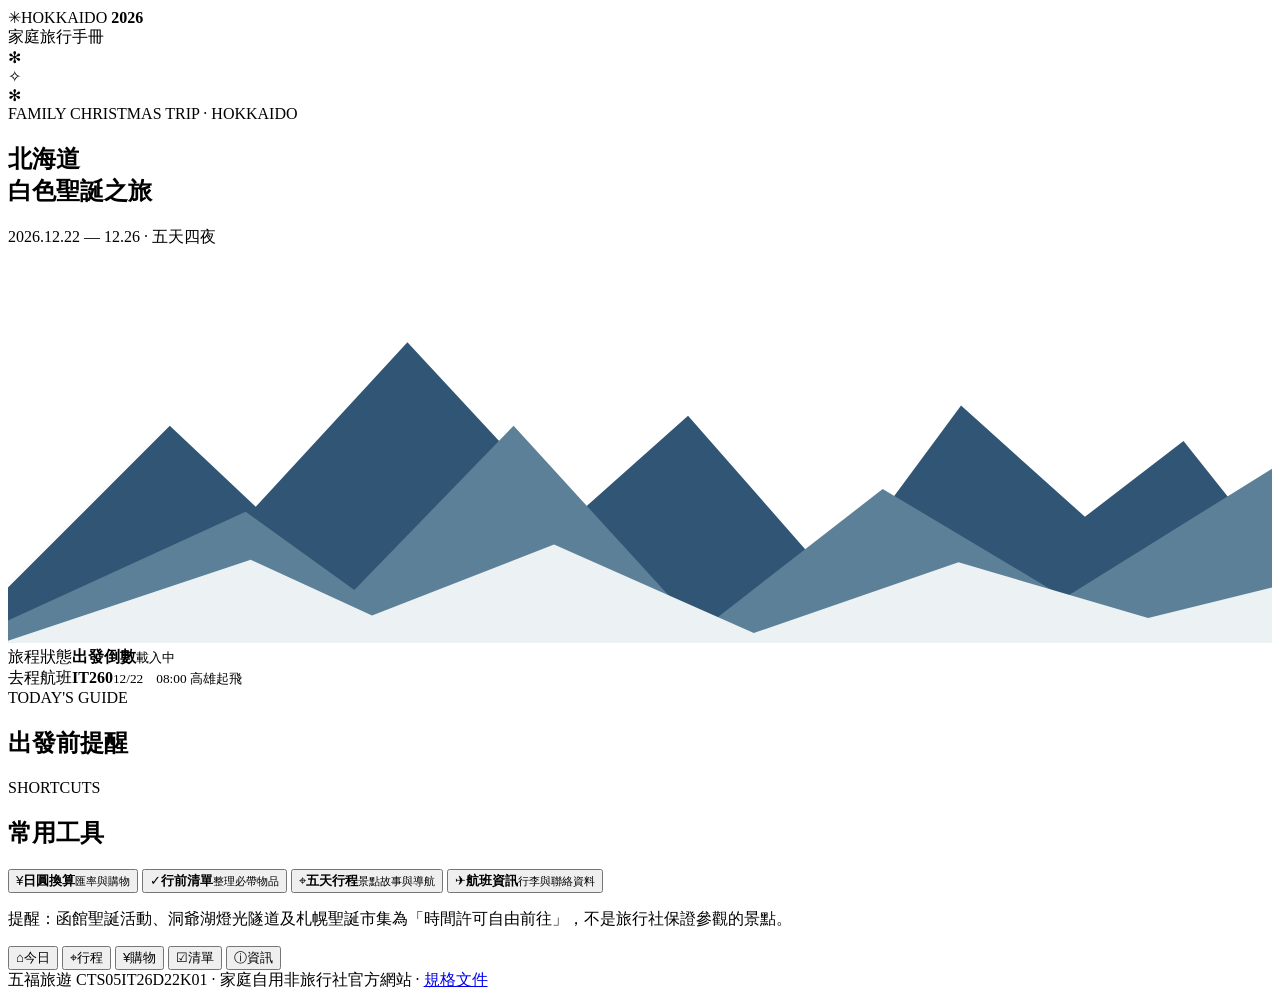
==== index.html @ 8e4f8011 "feat: add mobile-first Hokkaido family trip website structure" ====
<!doctype html>
<html lang="zh-Hant">
<head>
  <meta charset="utf-8">
  <meta name="viewport" content="width=device-width, initial-scale=1, viewport-fit=cover">
  <meta name="theme-color" content="#122f48">
  <meta name="description" content="2026 北海道家庭白色聖誕之旅｜五福旅遊 12/22–12/26">
  <title>北海道白色聖誕｜家庭旅遊手冊</title>
  <link rel="stylesheet" href="./styles.css">
  <script src="./app.js" defer></script>
</head>
<body>
  <div class="app-shell">
    <header class="masthead">
      <div class="brand"><span class="brand-mark" aria-hidden="true">✳</span><span>HOKKAIDO <strong>2026</strong></span></div>
      <span class="top-pill">家庭旅行手冊</span>
    </header>

    <main id="main">
      <section class="view active" id="view-home" aria-labelledby="home-heading">
        <div class="hero">
          <div class="snowflake snowflake-a" aria-hidden="true">✻</div>
          <div class="snowflake snowflake-b" aria-hidden="true">✧</div>
          <div class="snowflake snowflake-c" aria-hidden="true">✻</div>
          <div class="hero-content">
            <span class="eyebrow">FAMILY CHRISTMAS TRIP · HOKKAIDO</span>
            <h1 id="home-heading">北海道<br>白色聖誕之旅</h1>
            <p>2026.12.22 — 12.26 <span class="dot">·</span> 五天四夜</p>
          </div>
          <svg class="mountains" viewBox="0 0 500 150" preserveAspectRatio="xMidYMax slice" aria-hidden="true"><path d="M0 128 L64 64 98 96 158 31 223 101 269 60 326 125 377 56 426 100 465 70 500 114 V150 H0Z" fill="#315675"/><path d="M0 141 L94 98 137 129 200 64 274 145 346 89 418 132 500 81 V150H0Z" fill="#5d8099"/><path d="M0 149 L96 117 144 139 216 111 295 146 376 118 451 140 500 128 V150H0Z" fill="#ecf2f4"/></svg>
        </div>

        <div class="summary-grid">
          <article class="stat"><span class="stat-label">旅程狀態</span><strong id="trip-status">出發倒數</strong><small id="trip-countdown">載入中</small></article>
          <article class="stat"><span class="stat-label">去程航班</span><strong>IT260</strong><small>12/22　08:00 高雄起飛</small></article>
        </div>

        <div class="section-heading"><div><span class="kicker">TODAY'S GUIDE</span><h2 id="today-heading">出發前提醒</h2></div><span class="subtle" id="japan-clock"></span></div>
        <div class="card" id="today-card"></div>

        <div class="section-heading"><div><span class="kicker">SHORTCUTS</span><h2>常用工具</h2></div></div>
        <div class="shortcut-grid">
          <button class="shortcut" type="button" data-goto="shopping"><span class="shortcut-icon">¥</span><strong>日圓換算</strong><small>匯率與購物</small></button>
          <button class="shortcut" type="button" data-goto="checklist"><span class="shortcut-icon">✓</span><strong>行前清單</strong><small>整理必帶物品</small></button>
          <button class="shortcut" type="button" data-goto="itinerary"><span class="shortcut-icon">⌖</span><strong>五天行程</strong><small>景點故事與導航</small></button>
          <button class="shortcut" type="button" data-goto="info"><span class="shortcut-icon">✈</span><strong>航班資訊</strong><small>行李與聯絡資料</small></button>
        </div>
        <p class="notice note-warn">提醒：函館聖誕活動、洞爺湖燈光隧道及札幌聖誕市集為「時間許可自由前往」，不是旅行社保證參觀的景點。</p>
      </section>

      <section class="view" id="view-itinerary" aria-labelledby="itinerary-heading" hidden>
        <div class="page-head"><span class="kicker">YOUR JOURNEY</span><h1 id="itinerary-heading">五天行程</h1><p>依五福 2026/11/5 最終行程表整理；保留原始景點順序。</p></div>
        <div class="day-tabs" id="day-tabs" role="tablist" aria-label="選擇旅遊日期"></div>
        <div id="day-overview"></div>
        <div id="stop-list" class="stop-list"></div>
        <p class="notice">出團前與旅途中仍可能因天候、交通調整順序；網站沒有填寫未經確認的集合時間。</p>
      </section>

      <section class="view" id="view-shopping" aria-labelledby="shopping-heading" hidden>
        <div class="page-head"><span class="kicker">SHOPPING TOOLS</span><h1 id="shopping-heading">換匯與購物</h1><p>先快速看價格，再記下想買或已買的商品。</p></div>
        <section class="card" aria-labelledby="fx-heading">
          <div class="card-top"><h2 id="fx-heading">日圓換算器</h2><button id="rate-refresh" class="text-button" type="button">更新匯率</button></div>
          <label for="currency-direction" class="field-label">換算方向</label>
          <select id="currency-direction"><option value="jpy">日圓 → 台幣</option><option value="twd">台幣 → 日圓</option></select>
          <div class="two-fields">
            <div><label class="field-label" for="fx-amount">輸入金額</label><input id="fx-amount" type="number" min="0" inputmode="decimal" value="3500"></div>
            <div><label class="field-label" for="fx-rate">1 日圓 = 台幣</label><input id="fx-rate" type="number" min="0" step="0.000001" inputmode="decimal" placeholder="載入匯率中"></div>
          </div>
          <div class="conversion"><small id="fx-output-label">預估台幣</small><strong id="fx-output">—</strong><span id="fx-status">讀取參考匯率中…</span></div>
          <p class="fineprint">參考匯率來自 Frankfurter，非銀行實際成交價；可自行修改匯率。此版本不計入信用卡海外手續費。</p>
        </section>
        <section class="card" aria-labelledby="add-shopping-heading">
          <h2 id="add-shopping-heading">新增購物紀錄</h2>
          <form id="expense-form">
            <label class="field-label" for="expense-name">商品名稱</label><input id="expense-name" required maxlength="80" placeholder="例如：小樽音樂盒">
            <div class="two-fields">
              <div><label class="field-label" for="expense-yen">日圓金額</label><input id="expense-yen" required type="number" min="1" max="10000000" step="1" inputmode="numeric" placeholder="3500"></div>
              <div><label class="field-label" for="expense-buyer">購買者</label><select id="expense-buyer"><option>爸爸</option><option>媽媽</option><option>孩子</option></select></div>
            </div>
            <button class="primary" type="submit">儲存購物紀錄</button>
          </form>
          <div id="expense-message" class="form-message" role="status" aria-live="polite"></div>
        </section>
        <section class="card"><div class="card-top"><h2>購物紀錄</h2><strong id="expense-total" class="inline-total">NT$0</strong></div><div id="expense-list"></div></section>
        <section class="card" aria-labelledby="wishlist-heading">
          <h2 id="wishlist-heading">伴手禮想買清單</h2>
          <form id="wish-form" class="inline-form"><input id="wish-name" required maxlength="80" placeholder="例如：札幌聖誕紀念杯" aria-label="想買的商品名稱"><button class="primary" type="submit">新增</button></form>
          <div id="wish-list"></div>
        </section>
        <p class="notice note-warn">目前是前端試用版：購物和清單僅保存在「這台裝置」的瀏覽器，尚未同步到 Google Sheets，請不要當成全家共用資料庫。</p>
      </section>

      <section class="view" id="view-checklist" aria-labelledby="checklist-heading" hidden>
        <div class="page-head"><span class="kicker">FAMILY CHECKLIST</span><h1 id="checklist-heading">家庭準備清單</h1><p>先完成必要準備，再整理每個人的行李。</p></div>
        <div class="card">
          <div class="card-top"><h2>行前待辦</h2><span id="check-progress" class="small-pill"></span></div>
          <div class="progress-track"><div id="progress-bar" class="progress-fill"></div></div>
          <div id="check-list"></div>
        </div>
        <div class="card">
          <h2>新增待辦事項</h2>
          <form id="check-form" class="inline-form"><input id="check-name" required maxlength="100" placeholder="例如：購買防水手套" aria-label="待辦事項"><button class="primary" type="submit">新增</button></form>
        </div>
        <p class="notice">此版清單只保存在目前手機或電腦；正式家庭同步功能將在 Google Sheets 串接後啟用。</p>
      </section>

      <section class="view" id="view-info" aria-labelledby="info-heading" hidden>
        <div class="page-head"><span class="kicker">TRIP ESSENTIALS</span><h1 id="info-heading">重要資訊</h1><p>航班、行李、住宿、領隊與常用日文集中查看。</p></div>
        <div class="card"><h2>航班資訊</h2>
          <div class="flight-card"><div><small>12/22（二）· 去程</small><strong>KHH <span>→</span> CTS</strong><p>台灣虎航 IT260｜08:00 — 12:55</p></div><span class="flight-tag">去程</span></div>
          <div class="flight-card"><div><small>12/26（六）· 回程</small><strong>CTS <span>→</span> KHH</strong><p>台灣虎航 IT261｜13:55 — 18:05</p></div><span class="flight-tag">回程</span></div>
          <p class="fineprint">時間依五福 2026/11/5 行程表；最終以旅行社及航空公司通知為準。台日有一小時時差。</p>
        </div>
        <div class="card"><h2>行李與餐食</h2><div class="fact-grid">
          <div><small>託運行李</small><strong>20 kg／每人每程</strong></div><div><small>手提行李</small><strong>合計 10 kg</strong></div><div><small>機上餐</small><strong>團票包含</strong></div><div><small>領隊小費</small><strong>NT$300／人／天</strong></div>
        </div></div>
        <div class="card"><h2>飯店與領隊</h2><p class="subtext">四晚飯店尚未確認最終入住名單。領隊姓名、電話、集合時間與地點目前尚未提供，收到正式通知後更新。</p><div class="pending"><span>飯店確認</span><strong>待通知</strong></div><div class="pending"><span>領隊資訊</span><strong>尚未提供</strong></div><div class="pending"><span>集合時間／地點</span><strong>待通知</strong></div></div>
        <div class="card"><h2>旅行日語小卡</h2><div class="phrase"><strong>これはいくらですか？</strong><span>請問這個多少錢？</span></div><div class="phrase"><strong>トイレはどこですか？</strong><span>洗手間在哪裡？</span></div><div class="phrase"><strong>ありがとうございます。</strong><span>謝謝您。</span></div></div>
        <div class="card"><h2>緊急資訊與相簿</h2><div class="pending"><span>日本警察</span><a href="tel:110">110</a></div><div class="pending"><span>日本救護／消防</span><a href="tel:119">119</a></div><div class="pending"><span>Google Drive 家庭相簿</span><strong>連結待設定</strong></div><p class="fineprint">護照號碼、密碼與完整保單資訊不放入公開網站。</p></div>
      </section>
    </main>

    <nav class="bottom-nav" aria-label="主要導覽">
      <button type="button" class="nav-button selected" data-nav="home" aria-current="page"><span class="nav-icon">⌂</span>今日</button>
      <button type="button" class="nav-button" data-nav="itinerary"><span class="nav-icon">⌖</span>行程</button>
      <button type="button" class="nav-button" data-nav="shopping"><span class="nav-icon">¥</span>購物</button>
      <button type="button" class="nav-button" data-nav="checklist"><span class="nav-icon">☑</span>清單</button>
      <button type="button" class="nav-button" data-nav="info"><span class="nav-icon">ⓘ</span>資訊</button>
    </nav>
    <footer>五福旅遊 CTS05IT26D22K01 · 家庭自用非旅行社官方網站 · <a href="./PROJECT_SPEC.md">規格文件</a></footer>
  </div>
</body>
</html>
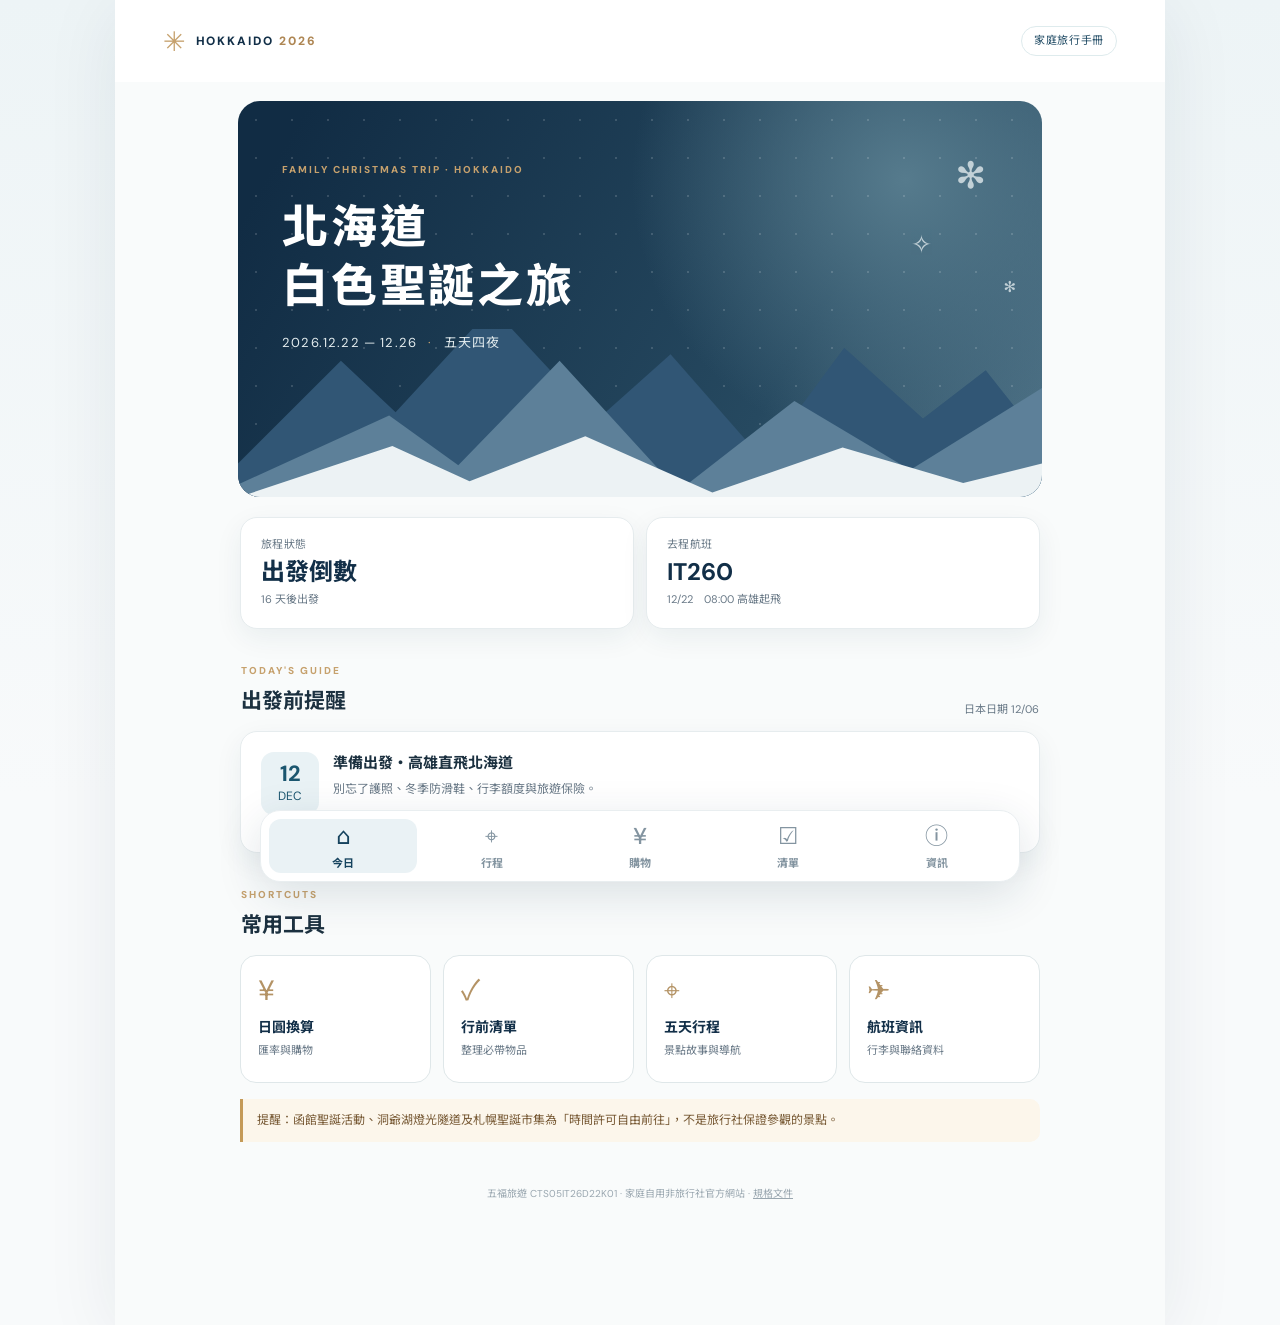
==== commit 68dbbd1f: "docs: clarify local-only storage and remove cloud sync promise" ====
--- a/index.html
+++ b/index.html
@@ -87,7 +87,7 @@
           <form id="wish-form" class="inline-form"><input id="wish-name" required maxlength="80" placeholder="例如：札幌聖誕紀念杯" aria-label="想買的商品名稱"><button class="primary" type="submit">新增</button></form>
           <div id="wish-list"></div>
         </section>
-        <p class="notice note-warn">目前是前端試用版：購物和清單僅保存在「這台裝置」的瀏覽器，尚未同步到 Google Sheets，請不要當成全家共用資料庫。</p>
+        <p class="notice note-warn">購物紀錄與想買清單只儲存在這台裝置的瀏覽器，不會同步到其他手機。清除瀏覽資料可能使紀錄遺失。</p>
       </section>
 
       <section class="view" id="view-checklist" aria-labelledby="checklist-heading" hidden>
@@ -101,7 +101,7 @@
           <h2>新增待辦事項</h2>
           <form id="check-form" class="inline-form"><input id="check-name" required maxlength="100" placeholder="例如：購買防水手套" aria-label="待辦事項"><button class="primary" type="submit">新增</button></form>
         </div>
-        <p class="notice">此版清單只保存在目前手機或電腦；正式家庭同步功能將在 Google Sheets 串接後啟用。</p>
+        <p class="notice">清單只儲存在這台手機或電腦，不會同步到其他裝置；清除瀏覽資料可能使已勾選狀態遺失。</p>
       </section>
 
       <section class="view" id="view-info" aria-labelledby="info-heading" hidden>
--- a/styles.css
+++ b/styles.css
@@ -0,0 +1,140 @@
+@import url('https://fonts.googleapis.com/css2?family=Noto+Sans+TC:wght@400;500;600;700;800&family=DM+Sans:wght@400;600;700;800&display=swap');
+:root{--navy:#122f48;--navy2:#244e67;--gold:#c6a16d;--cream:#f9fbfb;--snow:#eef5f7;--ink:#1c3140;--muted:#697987;--line:#dfe7e9;--card:#fff;--shadow:0 9px 28px rgba(22,58,77,.065)}
+*{box-sizing:border-box}
+html{scroll-behavior:smooth}
+body{margin:0;background:linear-gradient(180deg,#edf4f6,#f8fafb 60%);color:var(--ink);font-family:'DM Sans','Noto Sans TC',system-ui,-apple-system,sans-serif;line-height:1.55}
+a{color:#236384}
+button,input,select{font:inherit}
+button{cursor:pointer}
+.app-shell{max-width:1050px;min-height:100vh;margin:auto;background:var(--cream);position:relative;padding-bottom:102px;box-shadow:0 10px 70px rgba(14,43,61,.08)}
+.masthead{height:69px;display:flex;align-items:center;justify-content:space-between;padding:0 clamp(18px,4vw,48px);background:#fff;position:relative;z-index:2}
+.brand{display:flex;align-items:center;gap:8px;letter-spacing:.16em;font-size:12px;font-weight:800;color:var(--navy)}
+.brand strong{color:#ae8653;font-weight:800}
+.brand-mark{font-size:27px;color:var(--gold);line-height:1}
+.top-pill{border:1px solid #deebed;color:var(--navy2);padding:5px 12px;border-radius:99px;font-size:11px;letter-spacing:.06em}
+main{padding:0 clamp(16px,4vw,50px) 24px}
+.view{max-width:800px;margin:0 auto}
+.view[hidden]{display:none!important}
+.hero{position:relative;isolation:isolate;min-height:350px;overflow:hidden;background:radial-gradient(circle at 83% 20%,#567b8d 0,transparent 37%),linear-gradient(120deg,#112c44 7%,#264960 68%,#517589);color:white;border-radius:0 0 24px 24px;margin:0 -2px 20px;padding:53px 30px 120px}
+.hero:before{content:'';position:absolute;inset:0;background-image:radial-gradient(#fff9 1px,transparent 1px);background-size:36px 38px;opacity:.25}
+.hero-content{position:relative;z-index:1}
+.eyebrow,.kicker{font-size:10px;letter-spacing:.20em;font-weight:800;color:var(--gold)}
+.hero h1{font-size:clamp(32px,6vw,46px);line-height:1.29;margin:17px 0 17px;letter-spacing:.06em;font-weight:800}
+.hero p{font-size:13px;letter-spacing:.09em;color:#e3ecee}
+.dot{margin:0 7px;color:var(--gold)}
+.snowflake{position:absolute;color:#e0e9ec;opacity:.8;z-index:1}
+.snowflake-a{right:56px;top:46px;font-size:37px}
+.snowflake-b{right:110px;top:125px;font-size:25px}
+.snowflake-c{right:26px;top:175px;font-size:15px}
+.mountains{position:absolute;bottom:-2px;right:0;left:0;width:100%;height:170px;z-index:0}
+.summary-grid,.shortcut-grid,.two-fields,.fact-grid{display:grid;grid-template-columns:1fr 1fr;gap:12px}
+.stat,.card{background:var(--card);border:1px solid #e6ecee;border-radius:17px;box-shadow:var(--shadow)}
+.stat{padding:18px 20px;min-height:112px;display:flex;flex-direction:column;gap:3px}
+.stat strong{font-size:24px;line-height:1.35;color:var(--navy)}
+.stat-label{font-size:11px;color:var(--muted);letter-spacing:.04em}
+.stat small{font-size:11px;color:var(--muted)}
+.section-heading{margin:28px 1px 13px;display:flex;align-items:end;justify-content:space-between;gap:8px}
+.section-heading h2{font-size:21px;margin:4px 0 0}
+.subtle{font-size:11px;color:var(--muted)}
+.card{padding:20px;margin-bottom:14px}
+.card h2{font-size:17px;margin:0 0 16px;color:var(--navy);font-weight:800}
+.card p{margin:5px 0 10px}
+.today-main{display:flex;gap:14px;align-items:start}
+.today-num{background:#e9f2f5;color:#1b566f;border-radius:13px;padding:9px 12px;font-size:12px;text-align:center;min-width:58px}
+.today-num strong{display:block;font-size:22px;line-height:1.2}
+.today-text strong{display:block;margin-bottom:5px;font-size:15px}
+.today-text p{color:var(--muted);font-size:12px;margin:0 0 8px}
+.today-text button{border:0;background:transparent;color:#22607e;padding:0;font-weight:700;font-size:12px}
+.shortcut{background:white;border:1px solid var(--line);border-radius:16px;display:flex;flex-direction:column;align-items:start;padding:18px 17px;min-height:128px;text-align:left;gap:3px}
+.shortcut:hover,.shortcut:focus-visible{border-color:#8bb2c5;box-shadow:0 6px 18px #255a7022}
+.shortcut-icon{color:#b49365;font-size:28px;height:40px;line-height:1.2}
+.shortcut strong{font-size:14px;color:var(--navy)}
+.shortcut small{font-size:11px;color:var(--muted)}
+.notice{margin:16px 0;background:#eaf2f5;border-left:3px solid #729caf;border-radius:0 10px 10px 0;padding:12px 14px;font-size:12px;color:#436072}
+.note-warn{background:#fcf6eb;border-left-color:#c49a58;color:#775934}
+.page-head{margin:30px 1px 22px}
+.page-head h1{font-size:31px;line-height:1.2;color:var(--navy);margin:8px 0 10px}
+.page-head p{font-size:13px;color:var(--muted);margin:0}
+.day-tabs{display:flex;gap:8px;overflow-x:auto;scrollbar-width:none;padding:1px 0 12px;margin-bottom:5px}
+.day-tabs::-webkit-scrollbar{display:none}
+.day-tab{border:1px solid #d8e4e7;color:#547080;background:#fff;border-radius:13px;padding:11px 14px;min-width:95px;flex:none;text-align:left;line-height:1.35;font-weight:700;font-size:13px}
+.day-tab small{display:block;font-weight:500;color:#728390;font-size:11px;margin-top:3px}
+.day-tab.active{background:var(--navy);color:#fff;border-color:var(--navy)}
+.day-tab.active small{color:#b9d1df}
+.day-banner{border-radius:17px;background:linear-gradient(120deg,#1a3d55,#35627b);padding:21px;color:white;margin:6px 0 20px}
+.day-banner h2{font-size:23px;margin:5px 0 6px}
+.day-banner p{font-size:12px;color:#e1edf2;margin:0}
+.day-banner .kicker{color:#e4c699}
+.stop-list{position:relative;margin:0 0 12px 10px;border-left:2px solid #dce8ec;padding-left:20px}
+.stop-card{position:relative;margin-bottom:15px;padding:18px;background:#fff;border:1px solid #e5eaed;border-radius:16px}
+.stop-card:before{content:'';position:absolute;width:11px;height:11px;border-radius:50%;background:#bc9964;border:3px solid #fff;box-shadow:0 0 0 1px #d8e3e8;left:-29px;top:23px}
+.stop-card h3{margin:4px 0 7px;font-size:17px;color:var(--navy)}
+.stop-card p{font-size:12px;color:#536a79;margin:6px 0}
+.stop-card .tags{display:flex;flex-wrap:wrap;gap:6px}
+.tag{font-size:10px;padding:3px 9px;border-radius:99px;background:#e8f1f3;color:#3d687a;font-weight:700}
+.tag.free{background:#fff1d9;color:#93672d}
+.tag.caution{background:#f5e9e5;color:#a55845}
+.details{margin-top:11px;border-top:1px solid var(--line);padding-top:10px}
+.details summary{font-size:12px;font-weight:700;color:#356d83;cursor:pointer}
+.details p{color:#486073;line-height:1.8}
+.stop-actions{display:flex;gap:10px;margin-top:11px}
+.small-link{font-size:12px;text-decoration:none;font-weight:700;border-radius:9px;border:1px solid #d6e3e6;padding:7px 11px}
+.card-top{display:flex;align-items:center;justify-content:space-between;gap:10px}
+.card-top h2{margin-bottom:15px}
+.text-button{border:0;background:none;color:#27637c;font-size:12px;padding:5px 0;font-weight:700}
+.field-label{display:block;color:#617584;font-size:12px;margin:11px 0 5px;font-weight:700}
+input,select{background:#f9fbfc;width:100%;color:var(--ink);padding:11px 12px;border:1px solid #d6e2e5;border-radius:10px;font-size:16px;min-height:44px}
+input:focus-visible,select:focus-visible,button:focus-visible,a:focus-visible{outline:3px solid #85bfd0;outline-offset:2px}
+.conversion{background:#edf4f6;padding:17px;border-radius:13px;margin:15px 0 10px;display:flex;flex-direction:column}
+.conversion small{color:#557080;font-size:11px}
+.conversion strong{font-size:30px;color:var(--navy);line-height:1.55}
+.conversion span{color:#778f9c;font-size:11px}
+.fineprint{font-size:11px!important;color:#7a8994!important;line-height:1.7}
+.primary{background:var(--navy);color:white;border:0;border-radius:11px;padding:12px 16px;font-weight:700;font-size:14px;min-height:45px}
+#expense-form>.primary{width:100%;margin-top:15px}
+.form-message{min-height:24px;color:#347257;font-size:12px;padding-top:6px}
+.inline-total{color:#1c6377;font-size:16px}
+.entry{display:flex;justify-content:space-between;gap:12px;align-items:center;border-top:1px solid #ecf0f2;padding:12px 0}
+.entry:first-child{border-top:0}
+.entry strong{display:block;color:var(--navy);font-size:13px}
+.entry small{display:block;color:#82919b;font-size:11px;margin-top:3px}
+.entry-side{text-align:right;flex:none}
+.entry-side strong{color:#23627a}
+.delete-btn{border:none;background:none;font-size:11px;color:#ae6c62;padding:4px 0}
+.inline-form{display:flex;gap:8px}
+.inline-form input{min-width:0;flex:1}
+.inline-form button{flex:none}
+.check-row{padding:11px 0;border-bottom:1px solid #edf1f2;display:flex;align-items:center;gap:12px}
+.check-row:last-child{border-bottom:0}
+.check-row input{width:20px;height:20px;min-height:20px;accent-color:#2e6b80;flex:none}
+.check-row label{font-size:13px;flex:1}
+.check-row.done label{text-decoration:line-through;color:#82939e}
+.check-row button{border:0;background:transparent;color:#ab7770;font-size:12px}
+.progress-track{height:7px;border-radius:99px;background:#e8eef0;overflow:hidden;margin:2px 0 12px}
+.progress-fill{height:100%;width:0;background:#86ad9d;border-radius:99px;transition:width .2s}
+.small-pill{background:#edf4f5;color:#497383;padding:3px 9px;border-radius:99px;font-size:11px}
+.flight-card{padding:14px 0;border-bottom:1px solid var(--line);display:flex;align-items:center;justify-content:space-between;gap:10px}
+.flight-card:last-of-type{border:0}
+.flight-card small{color:var(--muted);font-size:11px}
+.flight-card strong{display:block;font-size:24px;letter-spacing:.04em;color:var(--navy);margin:2px 0}
+.flight-card strong span{font-size:15px;color:#a8b4ba}
+.flight-card p{color:#627988;font-size:12px;margin:0}
+.flight-tag{background:#e8f1f2;color:#3b7781;font-size:11px;border-radius:8px;padding:4px 8px}
+.fact-grid>div{background:#f4f8f9;padding:12px;border-radius:10px;display:flex;flex-direction:column;gap:5px}
+.fact-grid small{font-size:11px;color:var(--muted)}
+.fact-grid strong{font-size:13px}
+.pending{border-bottom:1px solid #ebeff1;display:flex;justify-content:space-between;gap:16px;padding:12px 0;font-size:13px}
+.pending strong{color:#af8c56;font-size:12px}
+.subtext{font-size:12px;color:#657b87!important}
+.phrase{display:flex;flex-direction:column;gap:5px;border-bottom:1px solid #edf1f2;padding:12px 0}
+.phrase strong{font-size:16px;color:var(--navy)}
+.phrase span{font-size:12px;color:var(--muted)}
+.bottom-nav{position:fixed;bottom:0;left:50%;transform:translateX(-50%);width:min(100%,1050px);height:calc(70px + env(safe-area-inset-bottom));padding:6px 10px calc(6px + env(safe-area-inset-bottom));display:flex;background:#fff;box-shadow:0 -9px 28px rgba(26,56,78,.085);border-top:1px solid #e7edee;z-index:10}
+.nav-button{color:#8394a0;display:flex;align-items:center;justify-content:center;gap:2px;flex:1;flex-direction:column;font-size:11px;font-weight:700;border:0;border-radius:12px;background:transparent}
+.nav-button.selected{background:#eaf2f5;color:#16435e}
+.nav-icon{font-size:23px;line-height:1.4;font-weight:500}
+footer{padding:4px 18px 14px;text-align:center;color:#9aa7b0;font-size:10px}
+footer a{color:inherit}
+@media (min-width:760px){.masthead{height:82px}.hero{min-height:375px;padding:55px 44px 130px;margin-top:19px;border-radius:22px}.summary-grid{margin-top:0}.shortcut-grid{grid-template-columns:repeat(4,1fr)}.bottom-nav{max-width:760px;bottom:18px;border-radius:20px;border:1px solid #e9eef0;box-shadow:0 12px 45px #15374b22;height:72px;padding:8px}.app-shell{padding-bottom:110px}}
+@media (max-width:380px){.hero{padding-left:23px;min-height:327px}.hero h1{font-size:31px}.stat{padding:15px}.card{padding:16px}.shortcut{padding:15px}.day-tab{min-width:82px;padding:9px 11px}}
+@media (prefers-reduced-motion:reduce){*{scroll-behavior:auto!important;transition:none!important}}
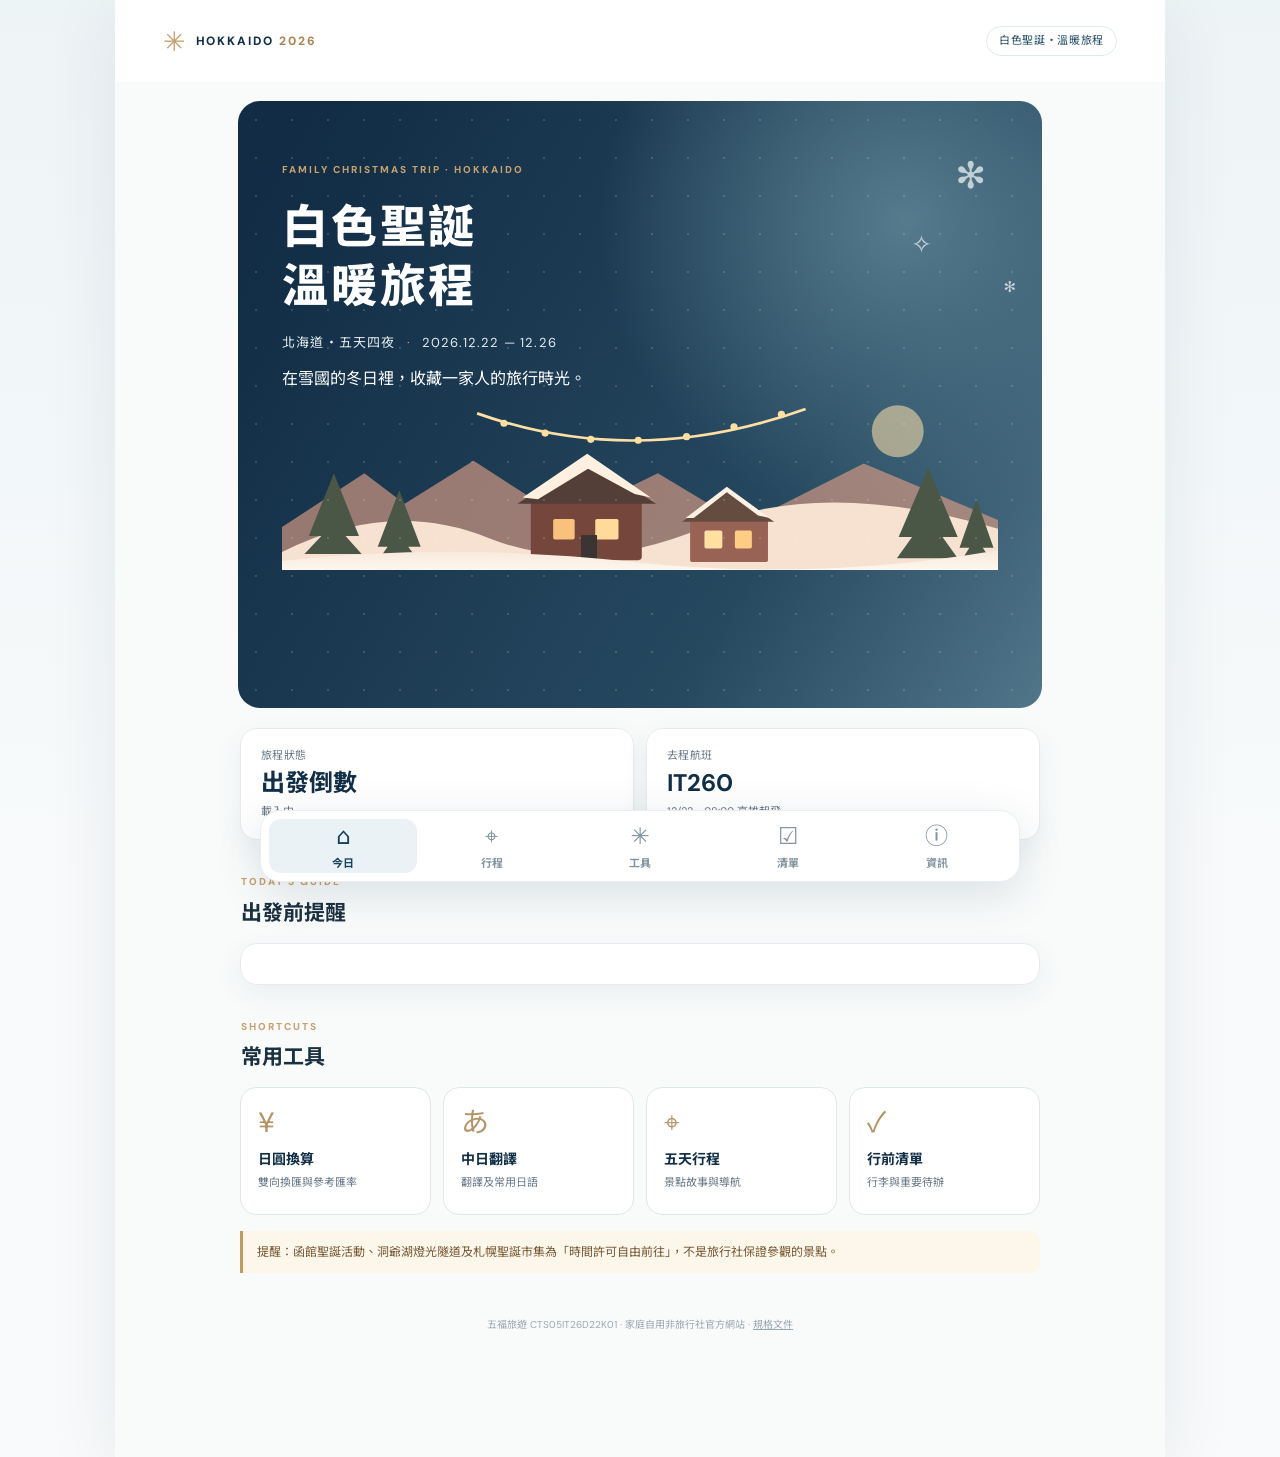
==== commit 64af9122: "feat: redesign warm Christmas home and replace shopping with travel tools" ====
--- a/index.html
+++ b/index.html
@@ -3,9 +3,9 @@
 <head>
   <meta charset="utf-8">
   <meta name="viewport" content="width=device-width, initial-scale=1, viewport-fit=cover">
-  <meta name="theme-color" content="#122f48">
+  <meta name="theme-color" content="#faf6ef">
   <meta name="description" content="2026 北海道家庭白色聖誕之旅｜五福旅遊 12/22–12/26">
-  <title>北海道白色聖誕｜家庭旅遊手冊</title>
+  <title>白色聖誕・溫暖旅程｜北海道家庭旅遊</title>
   <link rel="stylesheet" href="./styles.css">
   <script src="./app.js" defer></script>
 </head>
@@ -13,7 +13,7 @@
   <div class="app-shell">
     <header class="masthead">
       <div class="brand"><span class="brand-mark" aria-hidden="true">✳</span><span>HOKKAIDO <strong>2026</strong></span></div>
-      <span class="top-pill">家庭旅行手冊</span>
+      <span class="top-pill">白色聖誕・溫暖旅程</span>
     </header>
 
     <main id="main">
@@ -24,10 +24,25 @@
           <div class="snowflake snowflake-c" aria-hidden="true">✻</div>
           <div class="hero-content">
             <span class="eyebrow">FAMILY CHRISTMAS TRIP · HOKKAIDO</span>
-            <h1 id="home-heading">北海道<br>白色聖誕之旅</h1>
-            <p>2026.12.22 — 12.26 <span class="dot">·</span> 五天四夜</p>
+            <h1 id="home-heading">白色聖誕<br>溫暖旅程</h1>
+            <p>北海道・五天四夜 <span class="dot">·</span> 2026.12.22 — 12.26</p>
+            <span class="hero-caption">在雪國的冬日裡，收藏一家人的旅行時光。</span>
           </div>
-          <svg class="mountains" viewBox="0 0 500 150" preserveAspectRatio="xMidYMax slice" aria-hidden="true"><path d="M0 128 L64 64 98 96 158 31 223 101 269 60 326 125 377 56 426 100 465 70 500 114 V150 H0Z" fill="#315675"/><path d="M0 141 L94 98 137 129 200 64 274 145 346 89 418 132 500 81 V150H0Z" fill="#5d8099"/><path d="M0 149 L96 117 144 139 216 111 295 146 376 118 451 140 500 128 V150H0Z" fill="#ecf2f4"/></svg>
+          <svg class="winter-village" viewBox="0 0 800 200" preserveAspectRatio="xMidYMax slice" aria-hidden="true">
+            <defs><linearGradient id="snowhill" x1="0" y1="0" x2="0" y2="1"><stop offset="0" stop-color="#f8e9dc"/><stop offset="1" stop-color="#fdf7ed"/></linearGradient></defs>
+            <circle cx="688" cy="45" r="29" fill="#ffe1aa" opacity=".56"/>
+            <path d="M0 152L92 92 137 126 214 78 315 143 420 92 515 149 650 81 800 144V200H0Z" fill="#d49a83" opacity=".68"/>
+            <path d="M0 180Q120 120 230 164T472 152T800 154V200H0Z" fill="#f7e2d2"/>
+            <g fill="#4b5746">
+              <path d="M30 162l28-70 28 70h-15l18 20H25l19-20z"/><path d="M107 174l24-63 24 63h-14l15 20h-52l14-20z"/>
+              <path d="M689 163l33-77 33 77h-17l17 24h-68l17-24z"/><path d="M757 175l19-54 19 54h-12l14 21h-42l13-21z"/>
+            </g>
+            <g><rect x="278" y="122" width="124" height="67" rx="4" fill="#75463c"/><polygon points="263,126 341,76 418,126" fill="#533e38"/><polygon points="269,119 341,70 412,119 394,115 342,87 286,121" fill="#fff0df"/><rect x="303" y="143" width="24" height="23" rx="2" fill="#f8c27c"/><rect x="350" y="143" width="26" height="23" rx="2" fill="#ffdb9b"/><rect x="334" y="161" width="18" height="28" fill="#3a3532"/></g>
+            <g><rect x="456" y="143" width="87" height="48" rx="2" fill="#986354"/><path d="M447 146l51-35 52 35z" fill="#654c41"/><path d="M451 142l46-35 48 35-13-3-35-26-37 29z" fill="#fff2e5"/><rect x="472" y="156" width="20" height="20" rx="2" fill="#ffe0a1"/><rect x="506" y="156" width="19" height="20" rx="2" fill="#ffcc84"/></g>
+            <g stroke="#ffdfa5" stroke-width="3" fill="none"><path d="M218 25Q395 88 585 20"/></g>
+            <g fill="#ffdf9d"><circle cx="248" cy="36" r="4"/><circle cx="294" cy="47" r="4"/><circle cx="345" cy="54" r="4"/><circle cx="398" cy="55" r="4"/><circle cx="452" cy="51" r="4"/><circle cx="505" cy="40" r="4"/><circle cx="558" cy="26" r="4"/></g>
+            <path d="M0 190Q190 169 393 191T800 178V200H0Z" fill="url(#snowhill)"/>
+          </svg>
         </div>
 
         <div class="summary-grid">
@@ -40,10 +55,10 @@
 
         <div class="section-heading"><div><span class="kicker">SHORTCUTS</span><h2>常用工具</h2></div></div>
         <div class="shortcut-grid">
-          <button class="shortcut" type="button" data-goto="shopping"><span class="shortcut-icon">¥</span><strong>日圓換算</strong><small>匯率與購物</small></button>
-          <button class="shortcut" type="button" data-goto="checklist"><span class="shortcut-icon">✓</span><strong>行前清單</strong><small>整理必帶物品</small></button>
+          <button class="shortcut" type="button" data-goto="tools"><span class="shortcut-icon">¥</span><strong>日圓換算</strong><small>雙向換匯與參考匯率</small></button>
+          <button class="shortcut" type="button" data-goto="tools" data-tool="translate-card"><span class="shortcut-icon">あ</span><strong>中日翻譯</strong><small>翻譯及常用日語</small></button>
           <button class="shortcut" type="button" data-goto="itinerary"><span class="shortcut-icon">⌖</span><strong>五天行程</strong><small>景點故事與導航</small></button>
-          <button class="shortcut" type="button" data-goto="info"><span class="shortcut-icon">✈</span><strong>航班資訊</strong><small>行李與聯絡資料</small></button>
+          <button class="shortcut" type="button" data-goto="checklist"><span class="shortcut-icon">✓</span><strong>行前清單</strong><small>行李與重要待辦</small></button>
         </div>
         <p class="notice note-warn">提醒：函館聖誕活動、洞爺湖燈光隧道及札幌聖誕市集為「時間許可自由前往」，不是旅行社保證參觀的景點。</p>
       </section>
@@ -56,39 +71,69 @@
         <p class="notice">出團前與旅途中仍可能因天候、交通調整順序；網站沒有填寫未經確認的集合時間。</p>
       </section>
 
-      <section class="view" id="view-shopping" aria-labelledby="shopping-heading" hidden>
-        <div class="page-head"><span class="kicker">SHOPPING TOOLS</span><h1 id="shopping-heading">換匯與購物</h1><p>先快速看價格，再記下想買或已買的商品。</p></div>
-        <section class="card" aria-labelledby="fx-heading">
-          <div class="card-top"><h2 id="fx-heading">日圓換算器</h2><button id="rate-refresh" class="text-button" type="button">更新匯率</button></div>
+      <section class="view" id="view-tools" aria-labelledby="tools-heading" hidden>
+        <div class="page-head"><span class="kicker">YOUR TRAVEL COMPANION</span><h1 id="tools-heading">旅遊工具</h1><p>雪國旅行的實用小幫手：換匯、翻譯、天氣與時間。</p></div>
+        <div class="tools-intro"><span class="tools-intro-icon" aria-hidden="true">✳</span><div><strong>旅行途中，隨手就能查</strong><p>所有工具都能直接在這個頁面使用，或開啟可信賴的外部服務；不需要登入本站。</p></div></div>
+        <section class="card tool-card" aria-labelledby="fx-heading" id="currency-card">
+          <div class="card-top"><div><span class="card-eyebrow">CURRENCY CONVERTER</span><h2 id="fx-heading">日圓・台幣換算</h2></div><button id="rate-refresh" class="text-button" type="button">更新匯率</button></div>
           <label for="currency-direction" class="field-label">換算方向</label>
-          <select id="currency-direction"><option value="jpy">日圓 → 台幣</option><option value="twd">台幣 → 日圓</option></select>
+          <select id="currency-direction"><option value="jpy">日圓 → 新台幣</option><option value="twd">新台幣 → 日圓</option></select>
           <div class="two-fields">
             <div><label class="field-label" for="fx-amount">輸入金額</label><input id="fx-amount" type="number" min="0" inputmode="decimal" value="3500"></div>
-            <div><label class="field-label" for="fx-rate">1 日圓 = 台幣</label><input id="fx-rate" type="number" min="0" step="0.000001" inputmode="decimal" placeholder="載入匯率中"></div>
+            <div><label class="field-label" for="fx-rate">參考匯率（1 日圓＝台幣）</label><input id="fx-rate" type="number" min="0" step="0.000001" inputmode="decimal" placeholder="載入中，可手動輸入"></div>
           </div>
-          <div class="conversion"><small id="fx-output-label">預估台幣</small><strong id="fx-output">—</strong><span id="fx-status">讀取參考匯率中…</span></div>
-          <p class="fineprint">參考匯率來自 Frankfurter，非銀行實際成交價；可自行修改匯率。此版本不計入信用卡海外手續費。</p>
+          <div class="conversion"><small id="fx-output-label">預估新台幣</small><strong id="fx-output">—</strong><span id="fx-status" role="status" aria-live="polite">讀取參考匯率中…</span></div>
+          <p class="fineprint">匯率由 Frankfurter 提供，屬參考中間價，非銀行或信用卡實際成交價。無網路時可自行輸入匯率。</p>
         </section>
-        <section class="card" aria-labelledby="add-shopping-heading">
-          <h2 id="add-shopping-heading">新增購物紀錄</h2>
-          <form id="expense-form">
-            <label class="field-label" for="expense-name">商品名稱</label><input id="expense-name" required maxlength="80" placeholder="例如：小樽音樂盒">
-            <div class="two-fields">
-              <div><label class="field-label" for="expense-yen">日圓金額</label><input id="expense-yen" required type="number" min="1" max="10000000" step="1" inputmode="numeric" placeholder="3500"></div>
-              <div><label class="field-label" for="expense-buyer">購買者</label><select id="expense-buyer"><option>爸爸</option><option>媽媽</option><option>孩子</option></select></div>
-            </div>
-            <button class="primary" type="submit">儲存購物紀錄</button>
-          </form>
-          <div id="expense-message" class="form-message" role="status" aria-live="polite"></div>
+        <section class="card tool-card" aria-labelledby="translation-heading" id="translate-card">
+          <div class="card-top"><div><span class="card-eyebrow">LANGUAGE ASSISTANCE</span><h2 id="translation-heading">中日翻譯</h2></div><span class="section-emoji" aria-hidden="true">あ</span></div>
+          <p class="tool-description">開啟 Google 翻譯，使用中文或日文輸入。語音、相機等功能以使用裝置與翻譯服務支援狀況為準。</p>
+          <div class="tool-action-grid">
+            <a class="tool-action" href="https://translate.google.com/?sl=zh-TW&amp;tl=ja&amp;op=translate" target="_blank" rel="noopener noreferrer"><span aria-hidden="true">文</span><strong>中文 → 日文</strong><small>前往文字翻譯 ↗</small></a>
+            <a class="tool-action" href="https://translate.google.com/?sl=ja&amp;tl=zh-TW&amp;op=translate" target="_blank" rel="noopener noreferrer"><span aria-hidden="true">譯</span><strong>日文 → 中文</strong><small>前往文字翻譯 ↗</small></a>
+          </div>
+          <div class="sub-section-title"><h3>旅途中常用日語</h3><span>點選句子可放大顯示</span></div>
+          <div class="phrase-grid" id="phrase-tools">
+            <button type="button" class="phrase-button" data-jp="トイレはどこですか？" data-zh="請問洗手間在哪裡？"><strong>トイレはどこですか？</strong><small>請問洗手間在哪裡？</small></button>
+            <button type="button" class="phrase-button" data-jp="ここに行きたいです。" data-zh="我想去這個地方。"><strong>ここに行きたいです。</strong><small>我想去這個地方。</small></button>
+            <button type="button" class="phrase-button" data-jp="これをください。" data-zh="請給我這個。"><strong>これをください。</strong><small>請給我這個。</small></button>
+            <button type="button" class="phrase-button" data-jp="もう一度お願いします。" data-zh="可以再說一次嗎？"><strong>もう一度お願いします。</strong><small>可以再說一次嗎？</small></button>
+            <button type="button" class="phrase-button" data-jp="ありがとうございます。" data-zh="非常謝謝您。"><strong>ありがとうございます。</strong><small>非常謝謝您。</small></button>
+            <button type="button" class="phrase-button" data-jp="助けてください。" data-zh="請幫忙。"><strong>助けてください。</strong><small>請幫忙。</small></button>
+          </div>
+          <p class="fineprint">常用日語已內建於本站；無網路時只要頁面仍可開啟，就能顯示這些句子。</p>
         </section>
-        <section class="card"><div class="card-top"><h2>購物紀錄</h2><strong id="expense-total" class="inline-total">NT$0</strong></div><div id="expense-list"></div></section>
-        <section class="card" aria-labelledby="wishlist-heading">
-          <h2 id="wishlist-heading">伴手禮想買清單</h2>
-          <form id="wish-form" class="inline-form"><input id="wish-name" required maxlength="80" placeholder="例如：札幌聖誕紀念杯" aria-label="想買的商品名稱"><button class="primary" type="submit">新增</button></form>
-          <div id="wish-list"></div>
+        <section class="card tool-card" aria-labelledby="weather-heading">
+          <div class="card-top"><div><span class="card-eyebrow">HOKKAIDO FORECAST</span><h2 id="weather-heading">北海道天氣</h2></div><span class="section-emoji" aria-hidden="true">❄</span></div>
+          <p class="tool-description">依行程快速查詢各城市的最新天氣與降雪資訊。以下為外部查詢連結，不顯示未經取得的即時氣溫。</p>
+          <div class="weather-grid">
+            <a href="https://www.google.com/search?q=%E7%99%BB%E5%88%A5+%E5%A4%A9%E6%B0%A3" target="_blank" rel="noopener noreferrer"><strong>12/22 · 登別</strong><span>查看天氣 ↗</span></a>
+            <a href="https://www.google.com/search?q=%E5%87%BD%E9%A4%A8+%E5%A4%A9%E6%B0%A3" target="_blank" rel="noopener noreferrer"><strong>12/23 · 函館</strong><span>查看天氣 ↗</span></a>
+            <a href="https://www.google.com/search?q=%E6%B4%9E%E7%88%BA%E6%B9%96+%E5%A4%A9%E6%B0%A3" target="_blank" rel="noopener noreferrer"><strong>12/24 · 洞爺湖</strong><span>查看天氣 ↗</span></a>
+            <a href="https://www.google.com/search?q=%E5%B0%8F%E6%A8%BD+%E5%A4%A9%E6%B0%A3" target="_blank" rel="noopener noreferrer"><strong>12/25 · 小樽</strong><span>查看天氣 ↗</span></a>
+            <a href="https://www.google.com/search?q=%E6%9C%AD%E5%B9%8C+%E5%A4%A9%E6%B0%A3" target="_blank" rel="noopener noreferrer"><strong>12/25–26 · 札幌</strong><span>查看天氣 ↗</span></a>
+          </div>
+          <a class="outline-link" href="https://www.jma.go.jp/bosai/map.html#7/42.848/142.729/&amp;contents=forecast" target="_blank" rel="noopener noreferrer">日本氣象廳・北海道預報地圖 ↗</a>
         </section>
-        <p class="notice note-warn">購物紀錄與想買清單只儲存在這台裝置的瀏覽器，不會同步到其他手機。清除瀏覽資料可能使紀錄遺失。</p>
+        <section class="card tool-card" aria-labelledby="time-heading">
+          <div class="card-top"><div><span class="card-eyebrow">TIME ZONES</span><h2 id="time-heading">日本・台灣時間</h2></div><span class="section-emoji" aria-hidden="true">◷</span></div>
+          <div class="time-grid"><div><small>日本 JST</small><strong id="time-jp">--:--</strong><span id="date-jp">--</span></div><div><small>台灣 TST</small><strong id="time-tw">--:--</strong><span id="date-tw">--</span></div></div>
+          <p class="fineprint">日本時間比台灣快 1 小時。時間依手機時鐘計算，若裝置時間錯誤，顯示也會受影響。</p>
+        </section>
+        <section class="card tool-card" aria-labelledby="hotel-heading">
+          <div class="card-top"><div><span class="card-eyebrow">HOTEL QUICK CARD</span><h2 id="hotel-heading">飯店地址卡</h2></div><span class="section-emoji" aria-hidden="true">⌂</span></div>
+          <p class="tool-description">旅行社確認四晚住宿後，再加入日文飯店名稱、地址與地圖導航，方便出示給司機或店家。</p>
+          <div class="hotel-pending"><strong>飯店資訊待確認</strong><span>尚未收到最終住宿名單，暫不顯示推測的地址。</span></div>
+        </section>
       </section>
+      <dialog id="phrase-dialog" class="phrase-dialog" aria-labelledby="phrase-dialog-jp">
+        <form method="dialog"><button class="dialog-close" type="submit" aria-label="關閉日語放大卡片">×</button></form>
+        <span class="card-eyebrow">SHOW THIS PHRASE</span>
+        <strong id="phrase-dialog-jp"></strong>
+        <p id="phrase-dialog-zh"></p>
+        <button id="phrase-copy" class="primary" type="button">複製日文</button>
+        <span id="phrase-copy-status" class="fineprint" role="status"></span>
+      </dialog>
 
       <section class="view" id="view-checklist" aria-labelledby="checklist-heading" hidden>
         <div class="page-head"><span class="kicker">FAMILY CHECKLIST</span><h1 id="checklist-heading">家庭準備清單</h1><p>先完成必要準備，再整理每個人的行李。</p></div>
@@ -123,7 +168,7 @@
     <nav class="bottom-nav" aria-label="主要導覽">
       <button type="button" class="nav-button selected" data-nav="home" aria-current="page"><span class="nav-icon">⌂</span>今日</button>
       <button type="button" class="nav-button" data-nav="itinerary"><span class="nav-icon">⌖</span>行程</button>
-      <button type="button" class="nav-button" data-nav="shopping"><span class="nav-icon">¥</span>購物</button>
+      <button type="button" class="nav-button" data-nav="tools"><span class="nav-icon">✳</span>工具</button>
       <button type="button" class="nav-button" data-nav="checklist"><span class="nav-icon">☑</span>清單</button>
       <button type="button" class="nav-button" data-nav="info"><span class="nav-icon">ⓘ</span>資訊</button>
     </nav>
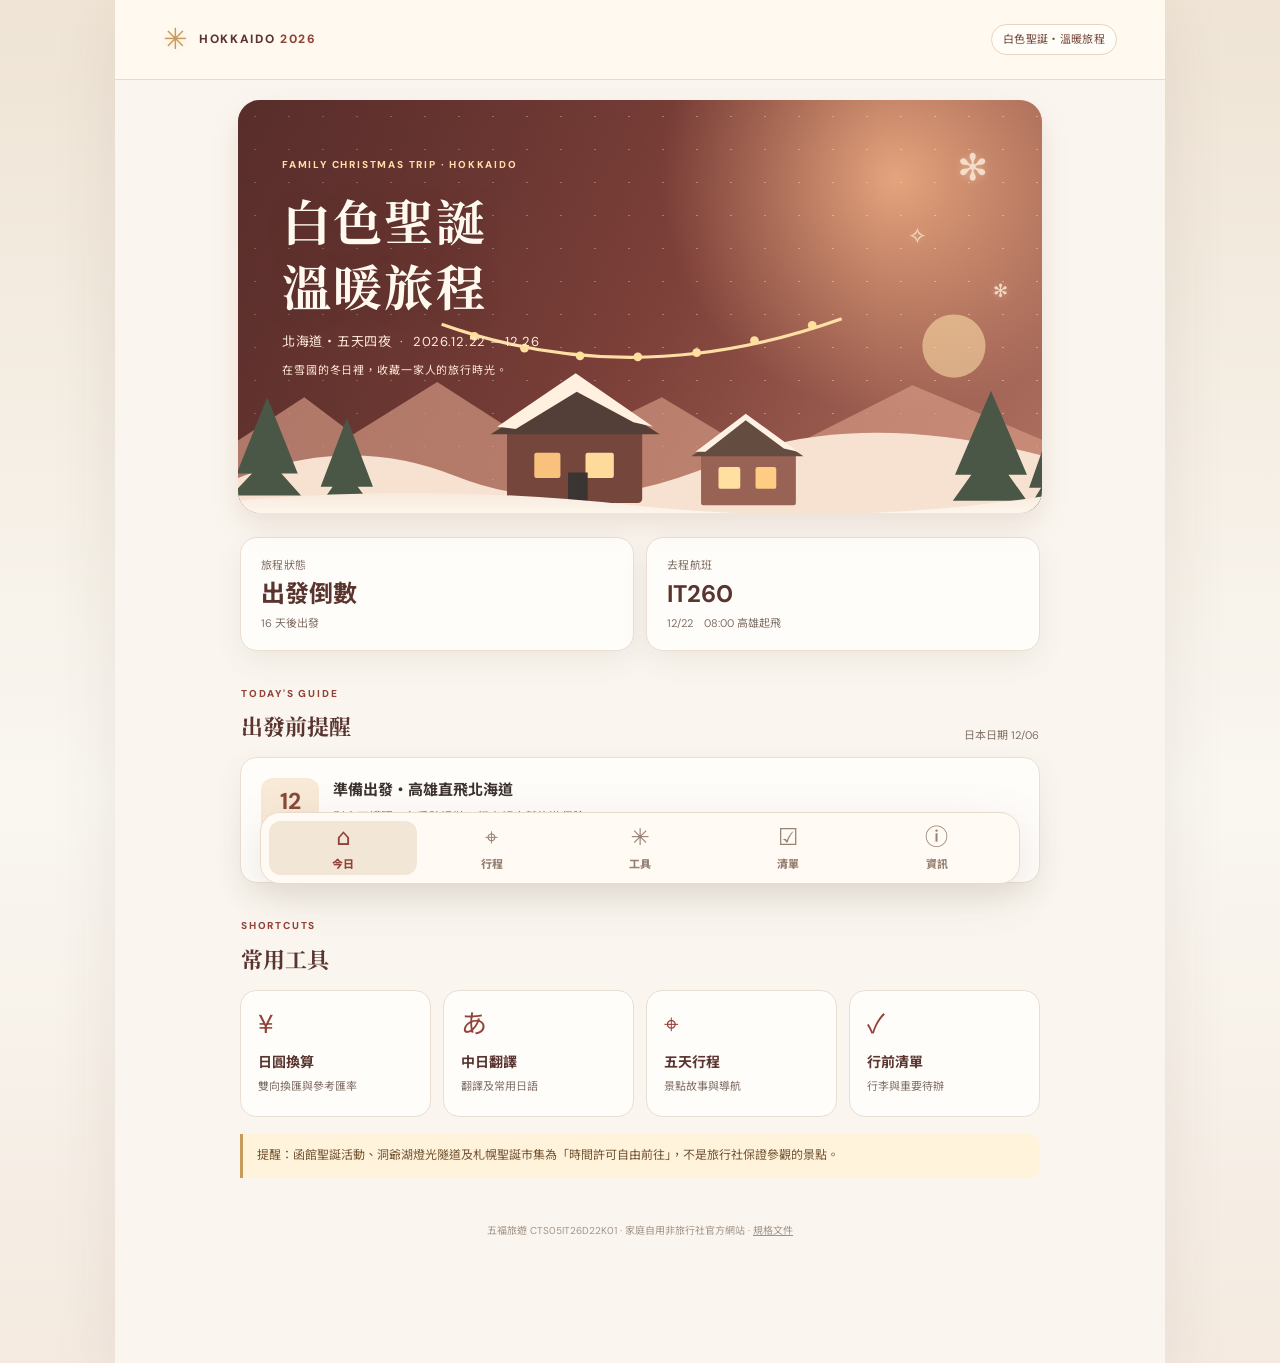
==== commit 6d235f10: "ui: remove duplicate info-page Japanese cards and clarify itinerary history sources" ====
--- a/index.html
+++ b/index.html
@@ -64,7 +64,7 @@
       </section>
 
       <section class="view" id="view-itinerary" aria-labelledby="itinerary-heading" hidden>
-        <div class="page-head"><span class="kicker">YOUR JOURNEY</span><h1 id="itinerary-heading">五天行程</h1><p>依五福 2026/11/5 最終行程表整理；保留原始景點順序。</p></div>
+        <div class="page-head"><span class="kicker">YOUR JOURNEY</span><h1 id="itinerary-heading">五天行程</h1><p>依五福 2026/11/5 最終行程表整理；保留原始景點順序。</p><p class="history-context">展開各景點的「景點故事・歷史文化」，可閱讀日本歷史、在地文化及地貌演變。補充內容參考官方資料，並不代表旅行社另有安排參觀項目。</p></div>
         <div class="day-tabs" id="day-tabs" role="tablist" aria-label="選擇旅遊日期"></div>
         <div id="day-overview"></div>
         <div id="stop-list" class="stop-list"></div>
@@ -150,7 +150,7 @@
       </section>
 
       <section class="view" id="view-info" aria-labelledby="info-heading" hidden>
-        <div class="page-head"><span class="kicker">TRIP ESSENTIALS</span><h1 id="info-heading">重要資訊</h1><p>航班、行李、住宿、領隊與常用日文集中查看。</p></div>
+        <div class="page-head"><span class="kicker">TRIP ESSENTIALS</span><h1 id="info-heading">重要資訊</h1><p>航班、行李、住宿、領隊與緊急資訊集中查看。</p></div>
         <div class="card"><h2>航班資訊</h2>
           <div class="flight-card"><div><small>12/22（二）· 去程</small><strong>KHH <span>→</span> CTS</strong><p>台灣虎航 IT260｜08:00 — 12:55</p></div><span class="flight-tag">去程</span></div>
           <div class="flight-card"><div><small>12/26（六）· 回程</small><strong>CTS <span>→</span> KHH</strong><p>台灣虎航 IT261｜13:55 — 18:05</p></div><span class="flight-tag">回程</span></div>
@@ -160,7 +160,6 @@
           <div><small>託運行李</small><strong>20 kg／每人每程</strong></div><div><small>手提行李</small><strong>合計 10 kg</strong></div><div><small>機上餐</small><strong>團票包含</strong></div><div><small>領隊小費</small><strong>NT$300／人／天</strong></div>
         </div></div>
         <div class="card"><h2>飯店與領隊</h2><p class="subtext">四晚飯店尚未確認最終入住名單。領隊姓名、電話、集合時間與地點目前尚未提供，收到正式通知後更新。</p><div class="pending"><span>飯店確認</span><strong>待通知</strong></div><div class="pending"><span>領隊資訊</span><strong>尚未提供</strong></div><div class="pending"><span>集合時間／地點</span><strong>待通知</strong></div></div>
-        <div class="card"><h2>旅行日語小卡</h2><div class="phrase"><strong>これはいくらですか？</strong><span>請問這個多少錢？</span></div><div class="phrase"><strong>トイレはどこですか？</strong><span>洗手間在哪裡？</span></div><div class="phrase"><strong>ありがとうございます。</strong><span>謝謝您。</span></div></div>
         <div class="card"><h2>緊急資訊與相簿</h2><div class="pending"><span>日本警察</span><a href="tel:110">110</a></div><div class="pending"><span>日本救護／消防</span><a href="tel:119">119</a></div><div class="pending"><span>Google Drive 家庭相簿</span><strong>連結待設定</strong></div><p class="fineprint">護照號碼、密碼與完整保單資訊不放入公開網站。</p></div>
       </section>
     </main>
--- a/styles.css
+++ b/styles.css
@@ -1,140 +1,195 @@
-@import url('https://fonts.googleapis.com/css2?family=Noto+Sans+TC:wght@400;500;600;700;800&family=DM+Sans:wght@400;600;700;800&display=swap');
-:root{--navy:#122f48;--navy2:#244e67;--gold:#c6a16d;--cream:#f9fbfb;--snow:#eef5f7;--ink:#1c3140;--muted:#697987;--line:#dfe7e9;--card:#fff;--shadow:0 9px 28px rgba(22,58,77,.065)}
+@import url('https://fonts.googleapis.com/css2?family=Noto+Sans+TC:wght@400;500;600;700;800&family=Noto+Serif+TC:wght@600;700&family=DM+Sans:wght@400;600;700;800&display=swap');
+:root{
+  --cream:#faf6ef;--card:#fffdfa;--snow:#f7efe4;--ink:#3d332f;
+  --navy:#5a342f;--navy2:#75473b;--gold:#c79a59;--green:#42604d;--green-dark:#324a3b;
+  --wine:#934238;--muted:#806f65;--line:#e9ded2;--shadow:0 10px 28px rgba(85,49,39,.075);
+}
 *{box-sizing:border-box}
 html{scroll-behavior:smooth}
-body{margin:0;background:linear-gradient(180deg,#edf4f6,#f8fafb 60%);color:var(--ink);font-family:'DM Sans','Noto Sans TC',system-ui,-apple-system,sans-serif;line-height:1.55}
-a{color:#236384}
+body{margin:0;background:linear-gradient(180deg,#efe4d5,#faf7f1 58%,#f4eae0);color:var(--ink);font-family:'DM Sans','Noto Sans TC',system-ui,-apple-system,sans-serif;line-height:1.65}
+a{color:var(--green-dark)}
 button,input,select{font:inherit}
 button{cursor:pointer}
-.app-shell{max-width:1050px;min-height:100vh;margin:auto;background:var(--cream);position:relative;padding-bottom:102px;box-shadow:0 10px 70px rgba(14,43,61,.08)}
-.masthead{height:69px;display:flex;align-items:center;justify-content:space-between;padding:0 clamp(18px,4vw,48px);background:#fff;position:relative;z-index:2}
-.brand{display:flex;align-items:center;gap:8px;letter-spacing:.16em;font-size:12px;font-weight:800;color:var(--navy)}
-.brand strong{color:#ae8653;font-weight:800}
-.brand-mark{font-size:27px;color:var(--gold);line-height:1}
-.top-pill{border:1px solid #deebed;color:var(--navy2);padding:5px 12px;border-radius:99px;font-size:11px;letter-spacing:.06em}
+.app-shell{max-width:1050px;min-height:100vh;margin:auto;background:var(--cream);position:relative;padding-bottom:104px;box-shadow:0 15px 65px rgba(78,55,40,.09)}
+.masthead{height:72px;display:flex;align-items:center;justify-content:space-between;padding:0 clamp(17px,4vw,48px);background:#fff9f0;border-bottom:1px solid #eadbc8;position:relative;z-index:2}
+.brand{display:flex;align-items:center;gap:10px;letter-spacing:.14em;font-size:12px;font-weight:800;color:var(--navy)}
+.brand strong{color:var(--wine);font-weight:800}
+.brand-mark{font-size:29px;color:var(--gold);line-height:1;text-shadow:0 2px 8px #c79a592b}
+.top-pill{border:1px solid #e7d5bd;background:#fffdf8;color:var(--navy2);padding:5px 11px;border-radius:99px;font-size:11px;letter-spacing:.03em}
 main{padding:0 clamp(16px,4vw,50px) 24px}
 .view{max-width:800px;margin:0 auto}
 .view[hidden]{display:none!important}
-.hero{position:relative;isolation:isolate;min-height:350px;overflow:hidden;background:radial-gradient(circle at 83% 20%,#567b8d 0,transparent 37%),linear-gradient(120deg,#112c44 7%,#264960 68%,#517589);color:white;border-radius:0 0 24px 24px;margin:0 -2px 20px;padding:53px 30px 120px}
-.hero:before{content:'';position:absolute;inset:0;background-image:radial-gradient(#fff9 1px,transparent 1px);background-size:36px 38px;opacity:.25}
-.hero-content{position:relative;z-index:1}
-.eyebrow,.kicker{font-size:10px;letter-spacing:.20em;font-weight:800;color:var(--gold)}
-.hero h1{font-size:clamp(32px,6vw,46px);line-height:1.29;margin:17px 0 17px;letter-spacing:.06em;font-weight:800}
-.hero p{font-size:13px;letter-spacing:.09em;color:#e3ecee}
-.dot{margin:0 7px;color:var(--gold)}
-.snowflake{position:absolute;color:#e0e9ec;opacity:.8;z-index:1}
-.snowflake-a{right:56px;top:46px;font-size:37px}
-.snowflake-b{right:110px;top:125px;font-size:25px}
-.snowflake-c{right:26px;top:175px;font-size:15px}
-.mountains{position:absolute;bottom:-2px;right:0;left:0;width:100%;height:170px;z-index:0}
+.hero{position:relative;isolation:isolate;min-height:354px;overflow:hidden;
+  background:radial-gradient(circle at 82% 19%,#e4a47d 0,transparent 32%),linear-gradient(125deg,#62312e 1%,#85443c 51%,#ae7160);
+  color:#fff9ef;border-radius:0 0 24px 24px;margin:0 -2px 24px;padding:49px 28px 125px;box-shadow:0 12px 28px #90584724}
+.hero:before{content:'';position:absolute;inset:0;z-index:0;pointer-events:none;background-image:radial-gradient(#fff4e1ac 1px,transparent 1px);background-size:34px 33px;opacity:.58}
+.hero:after{content:'';position:absolute;inset:0;background:linear-gradient(90deg,#4c28266b 0%,transparent 80%);z-index:0;pointer-events:none}
+.hero-content{position:relative;z-index:2;max-width:600px}
+.eyebrow,.kicker,.card-eyebrow{font-size:10px;letter-spacing:.18em;font-weight:800;color:var(--wine)}
+.hero .eyebrow{color:#ffdfa5}
+.hero h1{font-family:'Noto Serif TC','Noto Sans TC',serif;font-size:clamp(35px,5.5vw,49px);line-height:1.32;margin:12px 0 13px;letter-spacing:.045em;font-weight:700;text-shadow:0 3px 18px #4d2d2c58}
+.hero p{font-size:13px;letter-spacing:.055em;color:#ffebd8;margin:0 0 9px}
+.hero-caption{display:block;font-size:11px;color:#ffe7d3;letter-spacing:.08em}
+.dot{margin:0 5px;color:#ffd19c}
+.snowflake{position:absolute;color:#fff1df;opacity:.8;z-index:1;text-shadow:0 1px 8px #ffe4b77a}
+.snowflake-a{right:54px;top:37px;font-size:37px}
+.snowflake-b{right:115px;top:118px;font-size:23px}
+.snowflake-c{right:34px;top:177px;font-size:18px}
+.winter-village{position:absolute;bottom:-2px;right:0;left:0;width:100%;height:190px;z-index:1;pointer-events:none}
 .summary-grid,.shortcut-grid,.two-fields,.fact-grid{display:grid;grid-template-columns:1fr 1fr;gap:12px}
-.stat,.card{background:var(--card);border:1px solid #e6ecee;border-radius:17px;box-shadow:var(--shadow)}
-.stat{padding:18px 20px;min-height:112px;display:flex;flex-direction:column;gap:3px}
-.stat strong{font-size:24px;line-height:1.35;color:var(--navy)}
+.stat,.card{background:var(--card);border:1px solid #eadfd2;border-radius:17px;box-shadow:var(--shadow)}
+.stat{padding:18px 20px;min-height:111px;display:flex;flex-direction:column;gap:4px}
+.stat strong{font-size:24px;line-height:1.3;color:var(--navy)}
 .stat-label{font-size:11px;color:var(--muted);letter-spacing:.04em}
 .stat small{font-size:11px;color:var(--muted)}
 .section-heading{margin:28px 1px 13px;display:flex;align-items:end;justify-content:space-between;gap:8px}
-.section-heading h2{font-size:21px;margin:4px 0 0}
+.section-heading h2{font-family:'Noto Serif TC',serif;font-size:22px;margin:3px 0 0;color:var(--navy)}
 .subtle{font-size:11px;color:var(--muted)}
-.card{padding:20px;margin-bottom:14px}
-.card h2{font-size:17px;margin:0 0 16px;color:var(--navy);font-weight:800}
+.card{padding:20px;margin-bottom:15px}
+.card h2{font-size:18px;margin:0 0 14px;color:var(--navy);font-weight:800}
 .card p{margin:5px 0 10px}
 .today-main{display:flex;gap:14px;align-items:start}
-.today-num{background:#e9f2f5;color:#1b566f;border-radius:13px;padding:9px 12px;font-size:12px;text-align:center;min-width:58px}
-.today-num strong{display:block;font-size:22px;line-height:1.2}
+.today-num{background:#f8ead7;color:#88493a;border-radius:12px;padding:10px 12px;font-size:12px;text-align:center;min-width:58px}
+.today-num strong{display:block;font-size:23px;line-height:1.2}
 .today-text strong{display:block;margin-bottom:5px;font-size:15px}
 .today-text p{color:var(--muted);font-size:12px;margin:0 0 8px}
-.today-text button{border:0;background:transparent;color:#22607e;padding:0;font-weight:700;font-size:12px}
-.shortcut{background:white;border:1px solid var(--line);border-radius:16px;display:flex;flex-direction:column;align-items:start;padding:18px 17px;min-height:128px;text-align:left;gap:3px}
-.shortcut:hover,.shortcut:focus-visible{border-color:#8bb2c5;box-shadow:0 6px 18px #255a7022}
-.shortcut-icon{color:#b49365;font-size:28px;height:40px;line-height:1.2}
+.today-text button{border:0;background:transparent;color:var(--green);padding:0;font-weight:800;font-size:12px}
+.shortcut{background:#fffdfa;border:1px solid var(--line);border-radius:16px;display:flex;flex-direction:column;align-items:start;padding:17px;min-height:127px;text-align:left;gap:3px;transition:transform .15s,border-color .15s,box-shadow .15s}
+.shortcut:hover{transform:translateY(-2px)}
+.shortcut:hover,.shortcut:focus-visible{border-color:#c8ab80;box-shadow:0 7px 20px #8a51371d}
+.shortcut-icon{color:var(--wine);font-size:26px;height:40px;line-height:1.25}
 .shortcut strong{font-size:14px;color:var(--navy)}
 .shortcut small{font-size:11px;color:var(--muted)}
-.notice{margin:16px 0;background:#eaf2f5;border-left:3px solid #729caf;border-radius:0 10px 10px 0;padding:12px 14px;font-size:12px;color:#436072}
-.note-warn{background:#fcf6eb;border-left-color:#c49a58;color:#775934}
+.notice{margin:17px 0;background:#f0e9da;border-left:3px solid #a69067;border-radius:0 10px 10px 0;padding:12px 14px;font-size:12px;color:#675542}
+.note-warn{background:#fff3dc;border-left-color:var(--gold);color:#735331}
 .page-head{margin:30px 1px 22px}
-.page-head h1{font-size:31px;line-height:1.2;color:var(--navy);margin:8px 0 10px}
+.page-head h1{font-family:'Noto Serif TC',serif;font-size:32px;line-height:1.3;color:var(--navy);margin:7px 0 9px}
 .page-head p{font-size:13px;color:var(--muted);margin:0}
 .day-tabs{display:flex;gap:8px;overflow-x:auto;scrollbar-width:none;padding:1px 0 12px;margin-bottom:5px}
 .day-tabs::-webkit-scrollbar{display:none}
-.day-tab{border:1px solid #d8e4e7;color:#547080;background:#fff;border-radius:13px;padding:11px 14px;min-width:95px;flex:none;text-align:left;line-height:1.35;font-weight:700;font-size:13px}
-.day-tab small{display:block;font-weight:500;color:#728390;font-size:11px;margin-top:3px}
-.day-tab.active{background:var(--navy);color:#fff;border-color:var(--navy)}
-.day-tab.active small{color:#b9d1df}
-.day-banner{border-radius:17px;background:linear-gradient(120deg,#1a3d55,#35627b);padding:21px;color:white;margin:6px 0 20px}
+.day-tab{border:1px solid #e5d8c7;color:#7b5c4b;background:#fffdf9;border-radius:12px;padding:11px 14px;min-width:97px;flex:none;text-align:left;line-height:1.4;font-weight:700;font-size:13px}
+.day-tab small{display:block;font-weight:500;color:#9a8271;font-size:11px;margin-top:3px}
+.day-tab.active{background:var(--green);color:#fff;border-color:var(--green)}
+.day-tab.active small{color:#e0ede1}
+.day-banner{border-radius:17px;background:linear-gradient(115deg,#375844,#6d7552 60%,#9a785b);padding:21px;color:#fff;margin:6px 0 20px;box-shadow:var(--shadow)}
 .day-banner h2{font-size:23px;margin:5px 0 6px}
-.day-banner p{font-size:12px;color:#e1edf2;margin:0}
-.day-banner .kicker{color:#e4c699}
-.stop-list{position:relative;margin:0 0 12px 10px;border-left:2px solid #dce8ec;padding-left:20px}
-.stop-card{position:relative;margin-bottom:15px;padding:18px;background:#fff;border:1px solid #e5eaed;border-radius:16px}
-.stop-card:before{content:'';position:absolute;width:11px;height:11px;border-radius:50%;background:#bc9964;border:3px solid #fff;box-shadow:0 0 0 1px #d8e3e8;left:-29px;top:23px}
+.day-banner p{font-size:12px;color:#f2f4e9;margin:0}
+.day-banner .kicker{color:#ffe3ae}
+.stop-list{position:relative;margin:0 0 12px 10px;border-left:2px solid #e2d2bb;padding-left:20px}
+.stop-card{position:relative;margin-bottom:15px;padding:18px;background:#fffdfa;border:1px solid #eadfd2;border-radius:16px;box-shadow:0 5px 18px #5d493e0c}
+.stop-card:before{content:'';position:absolute;width:11px;height:11px;border-radius:50%;background:var(--gold);border:3px solid #fff;box-shadow:0 0 0 1px #e6d5c2;left:-29px;top:23px}
 .stop-card h3{margin:4px 0 7px;font-size:17px;color:var(--navy)}
-.stop-card p{font-size:12px;color:#536a79;margin:6px 0}
+.stop-card p{font-size:12px;color:#716156;margin:6px 0}
 .stop-card .tags{display:flex;flex-wrap:wrap;gap:6px}
-.tag{font-size:10px;padding:3px 9px;border-radius:99px;background:#e8f1f3;color:#3d687a;font-weight:700}
-.tag.free{background:#fff1d9;color:#93672d}
-.tag.caution{background:#f5e9e5;color:#a55845}
+.tag{font-size:10px;padding:3px 9px;border-radius:99px;background:#eaf0e5;color:#3f604d;font-weight:700}
+.tag.free{background:#fff0d7;color:#946331}
+.tag.caution{background:#f9e7e1;color:#aa5343}
 .details{margin-top:11px;border-top:1px solid var(--line);padding-top:10px}
-.details summary{font-size:12px;font-weight:700;color:#356d83;cursor:pointer}
-.details p{color:#486073;line-height:1.8}
+.details summary{font-size:12px;font-weight:800;color:var(--green);cursor:pointer}
+.details p{color:#75645b;line-height:1.8}
 .stop-actions{display:flex;gap:10px;margin-top:11px}
-.small-link{font-size:12px;text-decoration:none;font-weight:700;border-radius:9px;border:1px solid #d6e3e6;padding:7px 11px}
-.card-top{display:flex;align-items:center;justify-content:space-between;gap:10px}
-.card-top h2{margin-bottom:15px}
-.text-button{border:0;background:none;color:#27637c;font-size:12px;padding:5px 0;font-weight:700}
-.field-label{display:block;color:#617584;font-size:12px;margin:11px 0 5px;font-weight:700}
-input,select{background:#f9fbfc;width:100%;color:var(--ink);padding:11px 12px;border:1px solid #d6e2e5;border-radius:10px;font-size:16px;min-height:44px}
-input:focus-visible,select:focus-visible,button:focus-visible,a:focus-visible{outline:3px solid #85bfd0;outline-offset:2px}
-.conversion{background:#edf4f6;padding:17px;border-radius:13px;margin:15px 0 10px;display:flex;flex-direction:column}
-.conversion small{color:#557080;font-size:11px}
-.conversion strong{font-size:30px;color:var(--navy);line-height:1.55}
-.conversion span{color:#778f9c;font-size:11px}
-.fineprint{font-size:11px!important;color:#7a8994!important;line-height:1.7}
-.primary{background:var(--navy);color:white;border:0;border-radius:11px;padding:12px 16px;font-weight:700;font-size:14px;min-height:45px}
-#expense-form>.primary{width:100%;margin-top:15px}
-.form-message{min-height:24px;color:#347257;font-size:12px;padding-top:6px}
-.inline-total{color:#1c6377;font-size:16px}
-.entry{display:flex;justify-content:space-between;gap:12px;align-items:center;border-top:1px solid #ecf0f2;padding:12px 0}
-.entry:first-child{border-top:0}
-.entry strong{display:block;color:var(--navy);font-size:13px}
-.entry small{display:block;color:#82919b;font-size:11px;margin-top:3px}
-.entry-side{text-align:right;flex:none}
-.entry-side strong{color:#23627a}
-.delete-btn{border:none;background:none;font-size:11px;color:#ae6c62;padding:4px 0}
+.small-link{font-size:12px;text-decoration:none;font-weight:700;border-radius:9px;border:1px solid #dfceb9;background:#fff8ee;padding:7px 11px;color:var(--green-dark)}
+.card-top{display:flex;align-items:flex-start;justify-content:space-between;gap:11px}
+.card-top h2{margin-bottom:14px}
+.text-button{border:0;background:none;color:var(--green);font-size:12px;padding:5px 0;font-weight:800;white-space:nowrap}
+.field-label{display:block;color:#7e6b5d;font-size:12px;margin:11px 0 5px;font-weight:700}
+input,select{background:#fffaf3;width:100%;color:var(--ink);padding:11px 12px;border:1px solid #e2d4c4;border-radius:10px;font-size:16px;min-height:45px}
+input:focus-visible,select:focus-visible,button:focus-visible,a:focus-visible,summary:focus-visible{outline:3px solid #bf946d;outline-offset:2px}
+.conversion{background:linear-gradient(135deg,#f4e6d5,#fbf2e7);border:1px solid #f0dcc0;padding:17px;border-radius:13px;margin:16px 0 10px;display:flex;flex-direction:column}
+.conversion small{color:#8e674a;font-size:11px}
+.conversion strong{font-size:32px;color:var(--wine);line-height:1.55}
+.conversion span{color:#927b6b;font-size:11px}
+.fineprint{font-size:11px!important;color:#8c7b70!important;line-height:1.8}
+.primary{background:var(--green);color:white;border:0;border-radius:11px;padding:12px 16px;font-weight:700;font-size:14px;min-height:44px}
 .inline-form{display:flex;gap:8px}
 .inline-form input{min-width:0;flex:1}
 .inline-form button{flex:none}
-.check-row{padding:11px 0;border-bottom:1px solid #edf1f2;display:flex;align-items:center;gap:12px}
+.check-row{padding:11px 0;border-bottom:1px solid #efe5d9;display:flex;align-items:center;gap:12px}
 .check-row:last-child{border-bottom:0}
-.check-row input{width:20px;height:20px;min-height:20px;accent-color:#2e6b80;flex:none}
+.check-row input{width:20px;height:20px;min-height:20px;accent-color:var(--green);flex:none}
 .check-row label{font-size:13px;flex:1}
-.check-row.done label{text-decoration:line-through;color:#82939e}
-.check-row button{border:0;background:transparent;color:#ab7770;font-size:12px}
-.progress-track{height:7px;border-radius:99px;background:#e8eef0;overflow:hidden;margin:2px 0 12px}
-.progress-fill{height:100%;width:0;background:#86ad9d;border-radius:99px;transition:width .2s}
-.small-pill{background:#edf4f5;color:#497383;padding:3px 9px;border-radius:99px;font-size:11px}
+.check-row.done label{text-decoration:line-through;color:#9a8b7f}
+.check-row button{border:0;background:transparent;color:#aa7869;font-size:17px;min-height:30px;padding:0 6px}
+.progress-track{height:7px;border-radius:99px;background:#f0e7dc;overflow:hidden;margin:2px 0 12px}
+.progress-fill{height:100%;width:0;background:var(--green);border-radius:99px;transition:width .2s}
+.small-pill{background:#eaf0e6;color:var(--green);padding:3px 9px;border-radius:99px;font-size:11px}
 .flight-card{padding:14px 0;border-bottom:1px solid var(--line);display:flex;align-items:center;justify-content:space-between;gap:10px}
 .flight-card:last-of-type{border:0}
 .flight-card small{color:var(--muted);font-size:11px}
 .flight-card strong{display:block;font-size:24px;letter-spacing:.04em;color:var(--navy);margin:2px 0}
-.flight-card strong span{font-size:15px;color:#a8b4ba}
-.flight-card p{color:#627988;font-size:12px;margin:0}
-.flight-tag{background:#e8f1f2;color:#3b7781;font-size:11px;border-radius:8px;padding:4px 8px}
-.fact-grid>div{background:#f4f8f9;padding:12px;border-radius:10px;display:flex;flex-direction:column;gap:5px}
+.flight-card strong span{font-size:15px;color:#b3a294}
+.flight-card p{color:#836f61;font-size:12px;margin:0}
+.flight-tag{background:#e8efe7;color:var(--green);font-size:11px;border-radius:8px;padding:4px 8px}
+.fact-grid>div{background:#f9f0e5;padding:12px;border-radius:10px;display:flex;flex-direction:column;gap:5px}
 .fact-grid small{font-size:11px;color:var(--muted)}
 .fact-grid strong{font-size:13px}
-.pending{border-bottom:1px solid #ebeff1;display:flex;justify-content:space-between;gap:16px;padding:12px 0;font-size:13px}
-.pending strong{color:#af8c56;font-size:12px}
-.subtext{font-size:12px;color:#657b87!important}
-.phrase{display:flex;flex-direction:column;gap:5px;border-bottom:1px solid #edf1f2;padding:12px 0}
+.pending{border-bottom:1px solid #eee3d7;display:flex;justify-content:space-between;gap:16px;padding:12px 0;font-size:13px}
+.pending strong{color:#a27644;font-size:12px}
+.subtext{font-size:12px;color:#827268!important}
+.phrase{display:flex;flex-direction:column;gap:5px;border-bottom:1px solid #eee3d7;padding:12px 0}
 .phrase strong{font-size:16px;color:var(--navy)}
 .phrase span{font-size:12px;color:var(--muted)}
-.bottom-nav{position:fixed;bottom:0;left:50%;transform:translateX(-50%);width:min(100%,1050px);height:calc(70px + env(safe-area-inset-bottom));padding:6px 10px calc(6px + env(safe-area-inset-bottom));display:flex;background:#fff;box-shadow:0 -9px 28px rgba(26,56,78,.085);border-top:1px solid #e7edee;z-index:10}
-.nav-button{color:#8394a0;display:flex;align-items:center;justify-content:center;gap:2px;flex:1;flex-direction:column;font-size:11px;font-weight:700;border:0;border-radius:12px;background:transparent}
-.nav-button.selected{background:#eaf2f5;color:#16435e}
-.nav-icon{font-size:23px;line-height:1.4;font-weight:500}
-footer{padding:4px 18px 14px;text-align:center;color:#9aa7b0;font-size:10px}
+/* 工具箱：卡片與互動 */
+.tools-intro{display:flex;gap:13px;align-items:center;background:linear-gradient(105deg,#f6e7d1,#f9efe1 70%,#eef0e5);border:1px solid #ebd7bb;border-radius:16px;padding:16px;margin:0 0 18px}
+.tools-intro-icon{width:43px;height:43px;display:grid;place-items:center;border-radius:12px;background:var(--wine);color:#ffe8ba;font-size:28px;flex:none}
+.tools-intro strong{font-size:14px;color:var(--navy)}
+.tools-intro p{font-size:12px;color:#826d5c;margin:4px 0 0}
+.tool-card{scroll-margin-top:18px}
+.card-eyebrow{display:block;margin-bottom:4px;color:#a4764c}
+.section-emoji{font-family:'Noto Serif TC',serif;font-size:24px;color:#9e6955;background:#f9ebdf;width:40px;height:40px;border-radius:12px;display:grid;place-items:center;flex:none}
+.tool-description{font-size:12px;color:#74655a;line-height:1.85;margin:0 0 15px!important}
+.tool-action-grid{display:grid;grid-template-columns:1fr 1fr;gap:10px;margin:12px 0 19px}
+.tool-action{display:flex;flex-direction:column;gap:5px;text-decoration:none;background:#f8f0e6;border:1px solid #ebddca;border-radius:13px;padding:15px;min-width:0}
+.tool-action>span{font-size:19px;color:#904d40;font-family:'Noto Serif TC',serif}
+.tool-action strong{font-size:13px;color:var(--navy)}
+.tool-action small{color:var(--muted);font-size:11px}
+.sub-section-title{display:flex;align-items:baseline;justify-content:space-between;gap:9px;margin:19px 0 10px}
+.sub-section-title h3{margin:0;color:var(--green);font-size:15px}
+.sub-section-title span{color:var(--muted);font-size:10px}
+.phrase-grid{display:grid;grid-template-columns:1fr 1fr;gap:9px}
+.phrase-button{display:flex;flex-direction:column;gap:6px;text-align:left;padding:13px;background:#fffaf3;border:1px solid #e8ddcf;border-radius:12px;min-height:72px}
+.phrase-button strong{font-size:14px;color:var(--navy);overflow-wrap:anywhere}
+.phrase-button small{color:var(--muted);font-size:11px}
+.weather-grid{display:grid;grid-template-columns:repeat(2,minmax(0,1fr));gap:9px}
+.weather-grid a{display:flex;align-items:flex-start;justify-content:space-between;gap:9px;flex-direction:column;text-decoration:none;background:#f8f1e8;border:1px solid #eee0ce;border-radius:12px;padding:14px}
+.weather-grid strong{color:var(--navy);font-size:13px}
+.weather-grid span{color:var(--green);font-size:11px;font-weight:700}
+.outline-link{display:block;border:1px solid #d5c0a5;border-radius:11px;text-align:center;margin-top:12px;padding:11px 12px;font-size:12px;font-weight:800;color:var(--green-dark);text-decoration:none;background:#fffbf5}
+.time-grid{display:grid;grid-template-columns:1fr 1fr;gap:11px;margin:8px 0 12px}
+.time-grid>div{background:#f7eddf;border:1px solid #eddbc4;border-radius:13px;padding:15px}
+.time-grid small{font-size:11px;color:var(--muted);display:block}
+.time-grid strong{font-variant-numeric:tabular-nums;font-size:27px;display:block;color:var(--navy);line-height:1.6}
+.time-grid span{color:#9a7761;font-size:11px}
+.hotel-pending{background:#f8f2e9;border:1px dashed #dcc5aa;border-radius:13px;padding:15px;display:flex;flex-direction:column;gap:5px}
+.hotel-pending strong{color:#8d684b;font-size:14px}
+.hotel-pending span{color:var(--muted);font-size:12px}
+.phrase-dialog{border:1px solid #edddcb;border-radius:20px;box-shadow:0 25px 85px #3f29275b;background:#fffaf1;color:var(--navy);width:min(92vw,520px);max-height:84vh;padding:28px 22px;text-align:center}
+.phrase-dialog::backdrop{background:#2c2220ad}
+.phrase-dialog>strong{display:block;font-size:clamp(24px,5vw,37px);font-weight:800;overflow-wrap:anywhere;line-height:1.6;margin:22px 0 9px}
+.phrase-dialog p{font-size:16px;color:#6d5a4a;margin:0 0 18px}
+.phrase-dialog form{position:absolute;top:9px;right:12px}
+.dialog-close{border:0;background:transparent;color:var(--muted);font-size:27px;min-width:40px;min-height:40px}
+#phrase-copy{min-width:145px}
+#phrase-copy-status{display:block;margin-top:9px}
+/* 底部導覽與響應式配置 */
+.bottom-nav{position:fixed;bottom:0;left:50%;transform:translateX(-50%);width:min(100%,1050px);height:calc(72px + env(safe-area-inset-bottom));padding:6px 10px calc(6px + env(safe-area-inset-bottom));display:flex;background:#fffaf3;box-shadow:0 -10px 28px rgba(81,57,46,.095);border-top:1px solid #eadac8;z-index:10}
+.nav-button{color:#968173;display:flex;align-items:center;justify-content:center;gap:2px;flex:1;flex-direction:column;font-size:11px;font-weight:800;border:0;border-radius:12px;background:transparent}
+.nav-button.selected{background:#f2e6d6;color:var(--wine)}
+.nav-icon{font-size:23px;line-height:1.35;font-weight:500}
+footer{padding:4px 18px 14px;text-align:center;color:#a39387;font-size:10px}
 footer a{color:inherit}
-@media (min-width:760px){.masthead{height:82px}.hero{min-height:375px;padding:55px 44px 130px;margin-top:19px;border-radius:22px}.summary-grid{margin-top:0}.shortcut-grid{grid-template-columns:repeat(4,1fr)}.bottom-nav{max-width:760px;bottom:18px;border-radius:20px;border:1px solid #e9eef0;box-shadow:0 12px 45px #15374b22;height:72px;padding:8px}.app-shell{padding-bottom:110px}}
-@media (max-width:380px){.hero{padding-left:23px;min-height:327px}.hero h1{font-size:31px}.stat{padding:15px}.card{padding:16px}.shortcut{padding:15px}.day-tab{min-width:82px;padding:9px 11px}}
-@media (prefers-reduced-motion:reduce){*{scroll-behavior:auto!important;transition:none!important}}
+@media(min-width:760px){
+ .masthead{height:80px}.hero{min-height:386px;padding:50px 44px 134px;margin-top:20px;border-radius:22px}
+ .winter-village{height:218px}.summary-grid{margin-top:0}.shortcut-grid{grid-template-columns:repeat(4,1fr)}
+ .bottom-nav{max-width:760px;bottom:16px;border-radius:20px;border:1px solid #e9dbcb;box-shadow:0 12px 45px #614d4322;height:72px;padding:8px}
+ .app-shell{padding-bottom:110px}
+}
+@media(max-width:430px){
+ .hero{min-height:353px;padding:43px 21px 128px}.hero h1{font-size:35px}.hero-caption{max-width:220px}
+ .snowflake-a{right:26px;top:64px}.snowflake-b{right:28px;top:136px}
+ .stat{padding:15px}.card{padding:16px}.shortcut{padding:14px;min-height:120px}
+ .day-tab{min-width:85px;padding:9px 10px}.phrase-grid{grid-template-columns:1fr}
+ .tool-action-grid{gap:8px}.tool-action{padding:11px}.weather-grid a{padding:12px}
+ .time-grid strong{font-size:24px}
+}
+@media(prefers-reduced-motion:reduce){*{scroll-behavior:auto!important;transition:none!important}}
